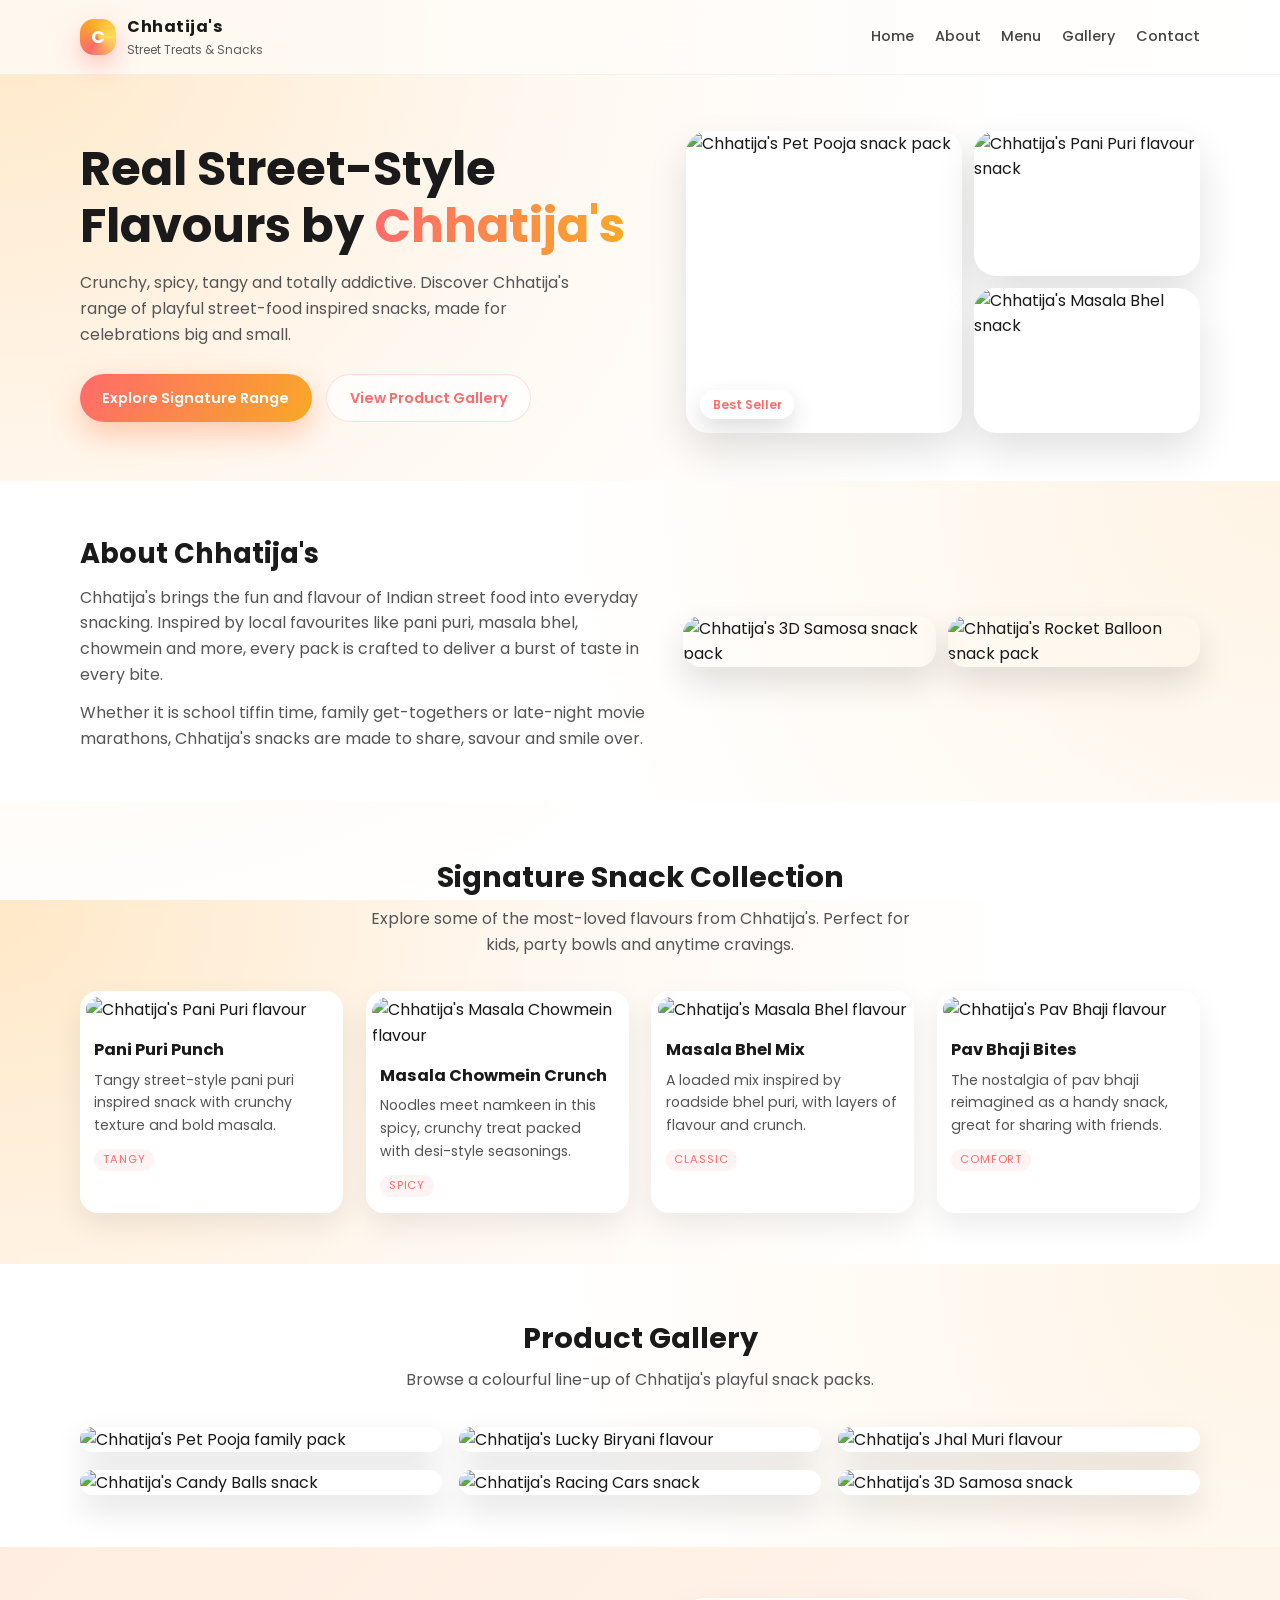
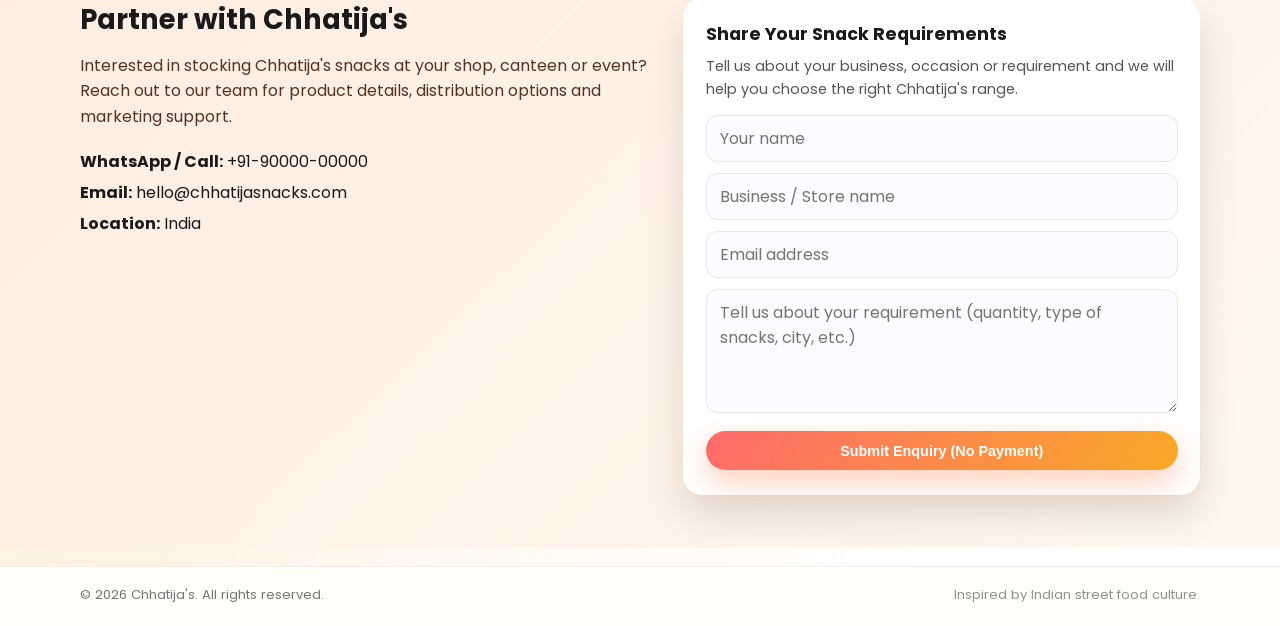
==== index.html @ 95f71f40 "Add files via upload" ====
<!DOCTYPE html>
<html lang="en">
  <head>
    <meta charset="UTF-8" />
    <meta name="viewport" content="width=device-width, initial-scale=1.0" />
    <title>Chhatija's Street Treats</title>
    <link rel="stylesheet" href="styles.css" />
    <link
      rel="preconnect"
      href="https://fonts.googleapis.com"
    />
    <link
      rel="preconnect"
      href="https://fonts.gstatic.com"
      crossorigin
    />
    <link
      href="https://fonts.googleapis.com/css2?family=Poppins:wght@300;400;500;600;700&display=swap"
      rel="stylesheet"
    />
  </head>
  <body>
    <header class="site-header">
      <div class="container header-inner">
        <div class="brand">
          <span class="brand-mark">C</span>
          <div class="brand-text">
            <span class="brand-name">Chhatija's</span>
            <span class="brand-tagline">Street Treats &amp; Snacks</span>
          </div>
        </div>
        <nav class="nav">
          <a href="#hero">Home</a>
          <a href="#about">About</a>
          <a href="#menu">Menu</a>
          <a href="#gallery">Gallery</a>
          <a href="#contact">Contact</a>
        </nav>
      </div>
    </header>

    <main>
      <!-- Hero -->
      <section id="hero" class="hero">
        <div class="container hero-inner">
          <div class="hero-content">
            <h1>Real Street-Style Flavours by <span>Chhatija's</span></h1>
            <p>
              Crunchy, spicy, tangy and totally addictive. Discover Chhatija's
              range of playful street-food inspired snacks, made for
              celebrations big and small.
            </p>
            <div class="hero-actions">
              <a href="#menu" class="btn primary">Explore Signature Range</a>
              <a href="#gallery" class="btn ghost">View Product Gallery</a>
            </div>
          </div>
          <div class="hero-visual">
            <div class="hero-card main">
              <img
                src="Photos/GAME_PET_POOJA_Rs.5.png"
                alt="Chhatija's Pet Pooja snack pack"
              />
              <div class="hero-label">
                <span>Best Seller</span>
              </div>
            </div>
            <div class="hero-card secondary">
              <img
                src="Photos/GAME_PANipuri_Rs.5A.png"
                alt="Chhatija's Pani Puri flavour snack"
              />
            </div>
            <div class="hero-card secondary bottom">
              <img
                src="Photos/GAME_MASALA_BHEL_Rs.5.png"
                alt="Chhatija's Masala Bhel snack"
              />
            </div>
          </div>
        </div>
      </section>

      <!-- About -->
      <section id="about" class="section section-light">
        <div class="container two-column">
          <div class="section-text">
            <h2>About Chhatija's</h2>
            <p>
              Chhatija's brings the fun and flavour of Indian street food into
              everyday snacking. Inspired by local favourites like pani puri,
              masala bhel, chowmein and more, every pack is crafted to deliver
              a burst of taste in every bite.
            </p>
            <p>
              Whether it is school tiffin time, family get-togethers or
              late-night movie marathons, Chhatija's snacks are made to share,
              savour and smile over.
            </p>
          </div>
          <div class="section-media">
            <div class="media-grid">
              <img
                src="Photos/GAME_SNACKS_3D_SAMOSA.png"
                alt="Chhatija's 3D Samosa snack pack"
              />
                <img
                  src="Photos/GAME_ROCKET_BALLOON_Rs.5.png"
                  alt="Chhatija's Rocket Balloon snack pack"
                />
            </div>
          </div>
        </div>
      </section>

      <!-- Menu / Product Highlights (no prices, no payment) -->
      <section id="menu" class="section">
        <div class="container">
          <div class="section-heading">
            <h2>Signature Snack Collection</h2>
            <p>
              Explore some of the most-loved flavours from Chhatija's. Perfect
              for kids, party bowls and anytime cravings.
            </p>
          </div>

          <div class="cards-grid">
            <article class="card">
              <div class="card-image">
                <img
                  src="Photos/GAME_PANipuri_Rs.5B.png"
                  alt="Chhatija's Pani Puri flavour"
                />
              </div>
              <div class="card-body">
                <h3>Pani Puri Punch</h3>
                <p>
                  Tangy street-style pani puri inspired snack with crunchy
                  texture and bold masala.
                </p>
                <span class="badge">Tangy</span>
              </div>
            </article>

            <article class="card">
              <div class="card-image">
                <img
                  src="Photos/GAME_MASALA_CHOWMEIN_Rs.5.png"
                  alt="Chhatija's Masala Chowmein flavour"
                />
              </div>
              <div class="card-body">
                <h3>Masala Chowmein Crunch</h3>
                <p>
                  Noodles meet namkeen in this spicy, crunchy treat packed with
                  desi-style seasonings.
                </p>
                <span class="badge">Spicy</span>
              </div>
            </article>

            <article class="card">
              <div class="card-image">
                <img
                  src="Photos/GAME_MASALA_BHEL_Rs.5.png"
                  alt="Chhatija's Masala Bhel flavour"
                />
              </div>
              <div class="card-body">
                <h3>Masala Bhel Mix</h3>
                <p>
                  A loaded mix inspired by roadside bhel puri, with layers of
                  flavour and crunch.
                </p>
                <span class="badge">Classic</span>
              </div>
            </article>

            <article class="card">
              <div class="card-image">
                <img
                  src="Photos/GAME_PAV_BHAJI_Rs.5.png"
                  alt="Chhatija's Pav Bhaji flavour"
                />
              </div>
              <div class="card-body">
                <h3>Pav Bhaji Bites</h3>
                <p>
                  The nostalgia of pav bhaji reimagined as a handy snack, great
                  for sharing with friends.
                </p>
                <span class="badge">Comfort</span>
              </div>
            </article>
          </div>
        </div>
      </section>

      <!-- Gallery -->
      <section id="gallery" class="section section-light">
        <div class="container">
          <div class="section-heading">
            <h2>Product Gallery</h2>
            <p>Browse a colourful line-up of Chhatija's playful snack packs.</p>
          </div>

          <div class="gallery-grid">
            <figure class="gallery-item">
              <img
                src="Photos/GAME_PET_POOJA_Rs.10.png"
                alt="Chhatija's Pet Pooja family pack"
              />
            </figure>
            <figure class="gallery-item">
              <img
                src="Photos/GAME_LUCKY_BIRYANI_Rs.5.png"
                alt="Chhatija's Lucky Biryani flavour"
              />
            </figure>
            <figure class="gallery-item">
              <img
                src="Photos/GAME_JHAL_MURI_Rs.5.png"
                alt="Chhatija's Jhal Muri flavour"
              />
            </figure>
            <figure class="gallery-item">
              <img
                src="Photos/GAME_CANDY_BALLS_Rs.2.png"
                alt="Chhatija's Candy Balls snack"
              />
            </figure>
            <figure class="gallery-item">
              <img
                src="Photos/GAME_RACING_CARS_Rs.5.png"
                alt="Chhatija's Racing Cars snack"
              />
            </figure>
            <figure class="gallery-item">
              <img
                src="Photos/GAME_SNACKS_3D_SAMOSA.png"
                alt="Chhatija's 3D Samosa snack"
              />
            </figure>
          </div>
        </div>
      </section>

      <!-- Contact / CTA (no payment) -->
      <section id="contact" class="section contact">
        <div class="container contact-inner">
          <div class="contact-text">
            <h2>Partner with Chhatija's</h2>
            <p>
              Interested in stocking Chhatija's snacks at your shop, canteen or
              event? Reach out to our team for product details, distribution
              options and marketing support.
            </p>
            <ul class="contact-list">
              <li><strong>WhatsApp / Call:</strong> +91-90000-00000</li>
              <li><strong>Email:</strong> hello@chhatijasnacks.com</li>
              <li><strong>Location:</strong> India</li>
            </ul>
          </div>
          <div class="contact-card">
            <h3>Share Your Snack Requirements</h3>
            <p>
              Tell us about your business, occasion or requirement and we will
              help you choose the right Chhatija's range.
            </p>
            <form class="contact-form" onsubmit="return false;">
              <div class="field-row">
                <input type="text" placeholder="Your name" required />
              </div>
              <div class="field-row">
                <input type="text" placeholder="Business / Store name" />
              </div>
              <div class="field-row">
                <input type="email" placeholder="Email address" required />
              </div>
              <div class="field-row">
                <textarea
                  rows="4"
                  placeholder="Tell us about your requirement (quantity, type of snacks, city, etc.)"
                ></textarea>
              </div>
              <button type="submit" class="btn primary full-width">
                Submit Enquiry (No Payment)
              </button>
            </form>
          </div>
        </div>
      </section>
    </main>

    <footer class="site-footer">
      <div class="container footer-inner">
        <span>&copy; <span id="year"></span> Chhatija's. All rights reserved.</span>
        <span class="footer-note">Inspired by Indian street food culture.</span>
      </div>
    </footer>

    <script>
      // Set current year in footer
      document.getElementById("year").textContent = new Date().getFullYear();
    </script>
  </body>
</html>
---- styles.css ----
*,
*::before,
*::after {
  box-sizing: border-box;
  margin: 0;
  padding: 0;
}

html,
body {
  height: 100%;
}

body {
  font-family: "Poppins", system-ui, -apple-system, BlinkMacSystemFont,
    "Segoe UI", sans-serif;
  background: radial-gradient(circle at top left, #ffe8c7 0, #fff8f1 35%, #fff 65%);
  color: #1a1a1a;
  line-height: 1.6;
}

img {
  max-width: 100%;
  display: block;
}

a {
  text-decoration: none;
  color: inherit;
}

.container {
  width: min(1120px, 100% - 3rem);
  margin: 0 auto;
}

.site-header {
  position: sticky;
  top: 0;
  z-index: 20;
  backdrop-filter: blur(18px);
  background: linear-gradient(
    90deg,
    rgba(255, 248, 241, 0.92),
    rgba(255, 255, 255, 0.9)
  );
  border-bottom: 1px solid rgba(0, 0, 0, 0.04);
}

.header-inner {
  display: flex;
  align-items: center;
  justify-content: space-between;
  padding: 0.9rem 0;
}

.brand {
  display: flex;
  align-items: center;
  gap: 0.7rem;
}

.brand-mark {
  width: 36px;
  height: 36px;
  border-radius: 14px;
  background: conic-gradient(
    from 210deg,
    #ff6b6b,
    #f9a826,
    #ffdd59,
    #ff6b6b
  );
  display: inline-flex;
  align-items: center;
  justify-content: center;
  color: #fff;
  font-weight: 700;
  font-size: 1.1rem;
  box-shadow: 0 10px 25px rgba(255, 107, 107, 0.35);
}

.brand-text {
  display: flex;
  flex-direction: column;
}

.brand-name {
  font-weight: 700;
  letter-spacing: 0.03em;
}

.brand-tagline {
  font-size: 0.75rem;
  opacity: 0.7;
}

.nav {
  display: flex;
  gap: 1.3rem;
  font-size: 0.9rem;
}

.nav a {
  position: relative;
  font-weight: 500;
  color: #444;
}

.nav a::after {
  content: "";
  position: absolute;
  left: 0;
  bottom: -0.3rem;
  width: 0;
  height: 2px;
  border-radius: 999px;
  background: linear-gradient(90deg, #ff6b6b, #f9a826);
  transition: width 0.2s ease-out;
}

.nav a:hover::after {
  width: 100%;
}

.hero {
  padding: 3.5rem 0 3rem;
}

.hero-inner {
  display: grid;
  grid-template-columns: minmax(0, 1.1fr) minmax(0, 1fr);
  gap: 2.5rem;
  align-items: center;
}

.hero-content h1 {
  font-size: clamp(2.1rem, 3vw + 1.5rem, 3rem);
  line-height: 1.18;
  margin-bottom: 1rem;
}

.hero-content h1 span {
  background: linear-gradient(90deg, #ff6b6b, #f9a826);
  -webkit-background-clip: text;
  background-clip: text;
  color: transparent;
}

.hero-content p {
  max-width: 32rem;
  color: #555;
}

.hero-actions {
  display: flex;
  flex-wrap: wrap;
  gap: 0.9rem;
  margin-top: 1.7rem;
}

.btn {
  display: inline-flex;
  align-items: center;
  justify-content: center;
  border-radius: 999px;
  padding: 0.7rem 1.4rem;
  font-size: 0.9rem;
  font-weight: 600;
  cursor: pointer;
  border: none;
  transition: transform 0.1s ease-out, box-shadow 0.1s ease-out,
    background 0.15s ease-out, color 0.15s ease-out;
}

.btn.primary {
  background: linear-gradient(120deg, #ff6b6b, #f9a826);
  color: #fff;
  box-shadow: 0 12px 30px rgba(255, 132, 83, 0.4);
}

.btn.primary:hover {
  transform: translateY(-1px);
  box-shadow: 0 16px 35px rgba(255, 132, 83, 0.5);
}

.btn.ghost {
  background: rgba(255, 255, 255, 0.7);
  color: #ff6b6b;
  border: 1px solid rgba(255, 107, 107, 0.2);
}

.btn.ghost:hover {
  background: #fff5ec;
}

.btn.full-width {
  width: 100%;
}

.hero-visual {
  position: relative;
  display: grid;
  grid-template-columns: 1.1fr 0.9fr;
  grid-template-rows: auto auto;
  gap: 0.75rem;
}

.hero-card {
  border-radius: 22px;
  overflow: hidden;
  background: #fff;
  box-shadow: 0 18px 40px rgba(0, 0, 0, 0.12);
  position: relative;
}

.hero-card img {
  width: 100%;
  height: 100%;
  object-fit: cover;
}

.hero-card.main {
  grid-row: 1 / span 2;
}

.hero-card.secondary {
  height: 145px;
}

.hero-card.secondary.bottom {
  align-self: end;
}

.hero-label {
  position: absolute;
  left: 14px;
  bottom: 14px;
  background: rgba(255, 255, 255, 0.92);
  padding: 0.3rem 0.8rem;
  border-radius: 999px;
  font-size: 0.75rem;
  font-weight: 600;
  color: #ff6b6b;
  box-shadow: 0 10px 25px rgba(0, 0, 0, 0.14);
}

.section {
  padding: 3.2rem 0;
}

.section-light {
  background: radial-gradient(circle at top right, #fff4e5 0, #ffffff 55%);
}

.two-column {
  display: grid;
  grid-template-columns: minmax(0, 1.05fr) minmax(0, 0.95fr);
  gap: 2rem;
  align-items: center;
}

.section-text h2 {
  font-size: 1.7rem;
  margin-bottom: 0.6rem;
}

.section-text p + p {
  margin-top: 0.8rem;
}

.section-text p {
  color: #555;
}

.section-media .media-grid {
  display: grid;
  grid-template-columns: repeat(2, minmax(0, 1fr));
  gap: 0.75rem;
}

.section-media img {
  border-radius: 18px;
  box-shadow: 0 16px 34px rgba(0, 0, 0, 0.12);
}

.section-heading {
  text-align: center;
  max-width: 34rem;
  margin: 0 auto 2.1rem;
}

.section-heading h2 {
  font-size: 1.8rem;
  margin-bottom: 0.4rem;
}

.section-heading p {
  color: #555;
}

.cards-grid {
  display: grid;
  grid-template-columns: repeat(4, minmax(0, 1fr));
  gap: 1.4rem;
}

.card {
  background: #ffffff;
  border-radius: 18px;
  overflow: hidden;
  box-shadow: 0 12px 30px rgba(0, 0, 0, 0.08);
  display: flex;
  flex-direction: column;
  transition: transform 0.12s ease-out, box-shadow 0.12s ease-out;
}

.card:hover {
  transform: translateY(-4px);
  box-shadow: 0 18px 36px rgba(0, 0, 0, 0.12);
}

.card-image {
  position: relative;
  padding: 0.4rem 0.4rem 0;
}

.card-image img {
  border-radius: 16px;
}

.card-body {
  padding: 0.9rem 0.9rem 1rem;
}

.card-body h3 {
  font-size: 1.02rem;
  margin-bottom: 0.35rem;
}

.card-body p {
  font-size: 0.88rem;
  color: #555;
  margin-bottom: 0.55rem;
}

.badge {
  display: inline-flex;
  align-items: center;
  padding: 0.12rem 0.55rem;
  border-radius: 999px;
  font-size: 0.7rem;
  text-transform: uppercase;
  letter-spacing: 0.08em;
  background: rgba(255, 107, 107, 0.08);
  color: #ff6b6b;
}

.gallery-grid {
  display: grid;
  grid-template-columns: repeat(3, minmax(0, 1fr));
  gap: 1.1rem;
}

.gallery-item {
  border-radius: 18px;
  overflow: hidden;
  background: #fff;
  box-shadow: 0 14px 32px rgba(0, 0, 0, 0.12);
}

.gallery-item img {
  width: 100%;
  height: 100%;
  object-fit: cover;
}

.contact {
  background: linear-gradient(135deg, #ffede1, #fff7ee);
}

.contact-inner {
  display: grid;
  grid-template-columns: minmax(0, 1.1fr) minmax(0, 1fr);
  gap: 2.2rem;
  align-items: flex-start;
}

.contact-text h2 {
  font-size: 1.7rem;
  margin-bottom: 0.7rem;
}

.contact-text p {
  color: #543321;
}

.contact-list {
  list-style: none;
  margin-top: 1.2rem;
}

.contact-list li + li {
  margin-top: 0.35rem;
}

.contact-card {
  background: #ffffff;
  border-radius: 20px;
  padding: 1.4rem 1.4rem 1.6rem;
  box-shadow: 0 20px 40px rgba(0, 0, 0, 0.12);
}

.contact-card h3 {
  font-size: 1.1rem;
  margin-bottom: 0.4rem;
}

.contact-card p {
  font-size: 0.9rem;
  color: #555;
  margin-bottom: 0.9rem;
}

.contact-form {
  display: flex;
  flex-direction: column;
  gap: 0.7rem;
}

.field-row input,
.field-row textarea {
  width: 100%;
  border-radius: 12px;
  border: 1px solid rgba(0, 0, 0, 0.08);
  padding: 0.6rem 0.85rem;
  font: inherit;
  resize: vertical;
  outline: none;
  transition: border-color 0.12s ease-out, box-shadow 0.12s ease-out,
    background-color 0.12s ease-out;
  background-color: #fcfbff;
}

.field-row input:focus,
.field-row textarea:focus {
  border-color: #ff8b65;
  box-shadow: 0 0 0 1px rgba(255, 139, 101, 0.3);
  background-color: #fff;
}

.site-footer {
  border-top: 1px solid rgba(0, 0, 0, 0.06);
  background: #fffdf9;
  padding: 1.1rem 0 1.3rem;
  margin-top: 1.2rem;
}

.footer-inner {
  display: flex;
  align-items: center;
  justify-content: space-between;
  gap: 0.75rem;
  font-size: 0.82rem;
  color: #777;
}

.footer-note {
  opacity: 0.8;
}

@media (max-width: 900px) {
  .header-inner {
    padding: 0.7rem 0;
  }

  .nav {
    display: none;
  }

  .hero-inner {
    grid-template-columns: minmax(0, 1fr);
  }

  .hero-visual {
    max-width: 360px;
    margin: 1.4rem auto 0;
  }

  .two-column,
  .contact-inner {
    grid-template-columns: minmax(0, 1fr);
  }

  .contact-card {
    order: -1;
  }

  .cards-grid {
    grid-template-columns: repeat(2, minmax(0, 1fr));
  }

  .gallery-grid {
    grid-template-columns: repeat(2, minmax(0, 1fr));
  }
}

@media (max-width: 640px) {
  .container {
    width: min(100% - 2.2rem, 640px);
  }

  .hero {
    padding-top: 2.4rem;
  }

  .cards-grid {
    grid-template-columns: minmax(0, 1fr);
  }

  .gallery-grid {
    grid-template-columns: minmax(0, 1fr);
  }

  .footer-inner {
    flex-direction: column;
    align-items: flex-start;
  }
}
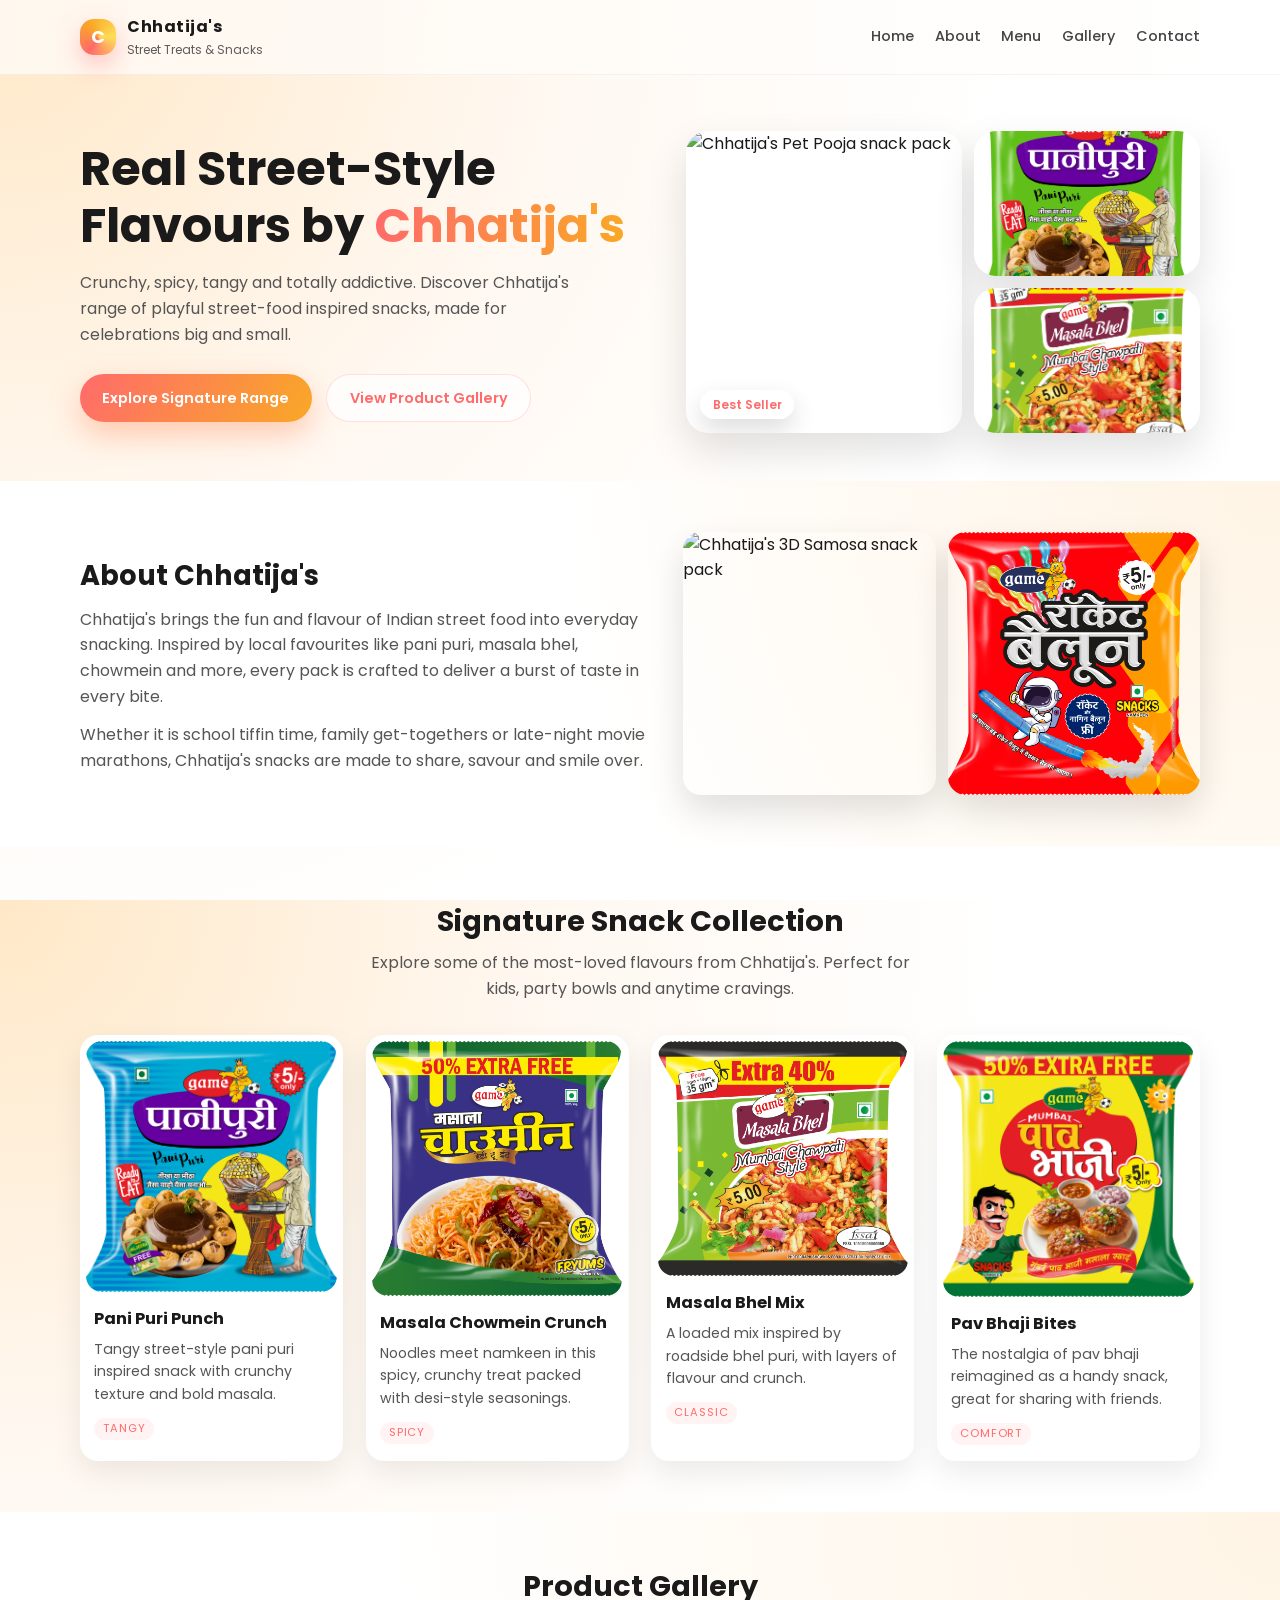
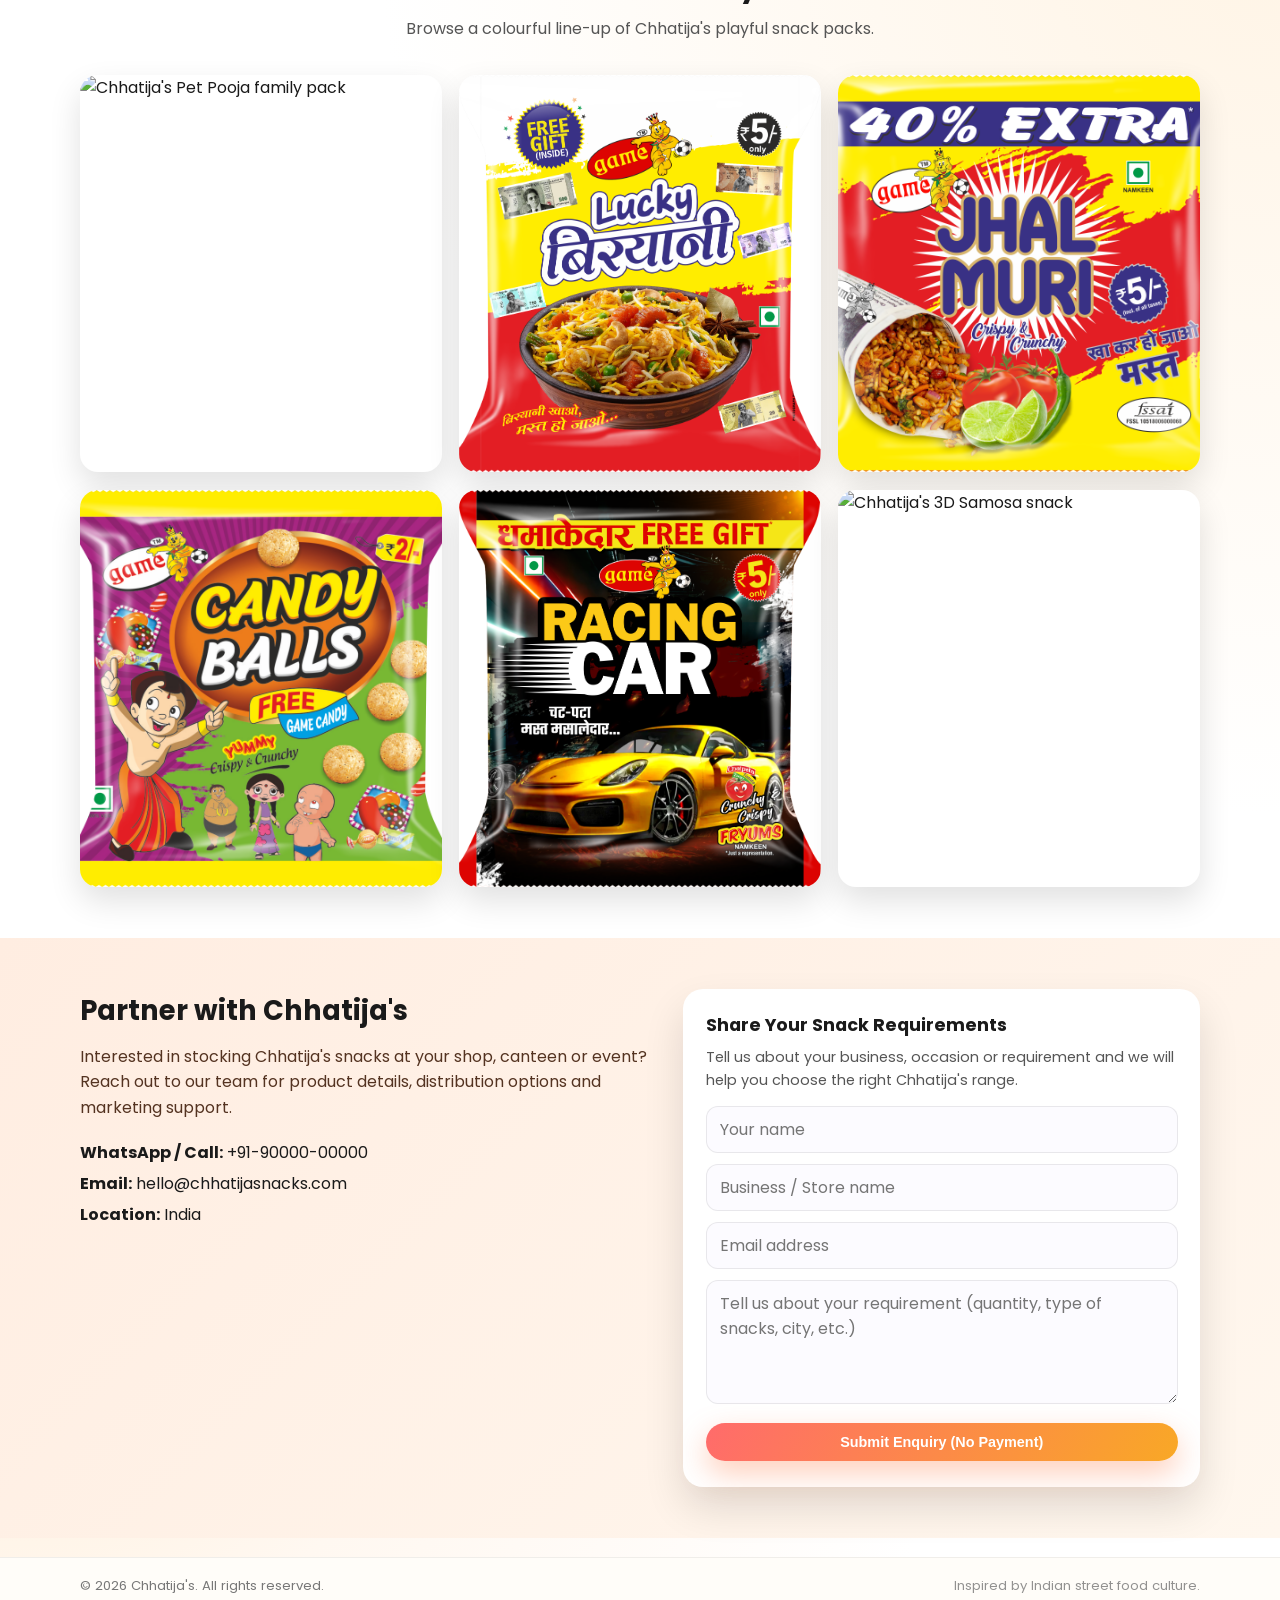
==== commit e93eb96f: "Add files via upload" ====
--- a/index.html
+++ b/index.html
@@ -58,7 +58,7 @@
           <div class="hero-visual">
             <div class="hero-card main">
               <img
-                src="Photos/GAME_PET_POOJA_Rs.5.png"
+                src="GAME_PET_POOJA_Rs.5.png"
                 alt="Chhatija's Pet Pooja snack pack"
               />
               <div class="hero-label">
@@ -67,13 +67,13 @@
             </div>
             <div class="hero-card secondary">
               <img
-                src="Photos/GAME_PANipuri_Rs.5A.png"
+                src="GAME_PANipuri_Rs.5A.png"
                 alt="Chhatija's Pani Puri flavour snack"
               />
             </div>
             <div class="hero-card secondary bottom">
               <img
-                src="Photos/GAME_MASALA_BHEL_Rs.5.png"
+                src="GAME_MASALA_BHEL_Rs.5.png"
                 alt="Chhatija's Masala Bhel snack"
               />
             </div>
@@ -101,11 +101,11 @@
           <div class="section-media">
             <div class="media-grid">
               <img
-                src="Photos/GAME_SNACKS_3D_SAMOSA.png"
+                src="GAME_SNACKS_3D_SAMOSA.png"
                 alt="Chhatija's 3D Samosa snack pack"
               />
                 <img
-                  src="Photos/GAME_ROCKET_BALLOON_Rs.5.png"
+                  src="GAME_ROCKET_BALLOON_Rs.5.png"
                   alt="Chhatija's Rocket Balloon snack pack"
                 />
             </div>
@@ -128,7 +128,7 @@
             <article class="card">
               <div class="card-image">
                 <img
-                  src="Photos/GAME_PANipuri_Rs.5B.png"
+                  src=" GAME_PANipuri_Rs.5B.png"
                   alt="Chhatija's Pani Puri flavour"
                 />
               </div>
@@ -145,7 +145,7 @@
             <article class="card">
               <div class="card-image">
                 <img
-                  src="Photos/GAME_MASALA_CHOWMEIN_Rs.5.png"
+                  src="GAME_MASALA_CHOWMEIN_Rs.5.png"
                   alt="Chhatija's Masala Chowmein flavour"
                 />
               </div>
@@ -162,7 +162,7 @@
             <article class="card">
               <div class="card-image">
                 <img
-                  src="Photos/GAME_MASALA_BHEL_Rs.5.png"
+                  src="GAME_MASALA_BHEL_Rs.5.png"
                   alt="Chhatija's Masala Bhel flavour"
                 />
               </div>
@@ -179,7 +179,7 @@
             <article class="card">
               <div class="card-image">
                 <img
-                  src="Photos/GAME_PAV_BHAJI_Rs.5.png"
+                  src="GAME_PAV_BHAJI_Rs.5.png"
                   alt="Chhatija's Pav Bhaji flavour"
                 />
               </div>
@@ -207,37 +207,37 @@
           <div class="gallery-grid">
             <figure class="gallery-item">
               <img
-                src="Photos/GAME_PET_POOJA_Rs.10.png"
+                src="GAME_PET_POOJA_Rs.10.png"
                 alt="Chhatija's Pet Pooja family pack"
               />
             </figure>
             <figure class="gallery-item">
               <img
-                src="Photos/GAME_LUCKY_BIRYANI_Rs.5.png"
+                src="GAME_LUCKY_BIRYANI_Rs.5.png"
                 alt="Chhatija's Lucky Biryani flavour"
               />
             </figure>
             <figure class="gallery-item">
               <img
-                src="Photos/GAME_JHAL_MURI_Rs.5.png"
+                src="GAME_JHAL_MURI_Rs.5.png"
                 alt="Chhatija's Jhal Muri flavour"
               />
             </figure>
             <figure class="gallery-item">
               <img
-                src="Photos/GAME_CANDY_BALLS_Rs.2.png"
+                src="GAME_CANDY_BALLS_Rs.2.png"
                 alt="Chhatija's Candy Balls snack"
               />
             </figure>
             <figure class="gallery-item">
               <img
-                src="Photos/GAME_RACING_CARS_Rs.5.png"
+                src="GAME_RACING_CARS_Rs.5.png"
                 alt="Chhatija's Racing Cars snack"
               />
             </figure>
             <figure class="gallery-item">
               <img
-                src="Photos/GAME_SNACKS_3D_SAMOSA.png"
+                src="GAME_SNACKS_3D_SAMOSA.png"
                 alt="Chhatija's 3D Samosa snack"
               />
             </figure>
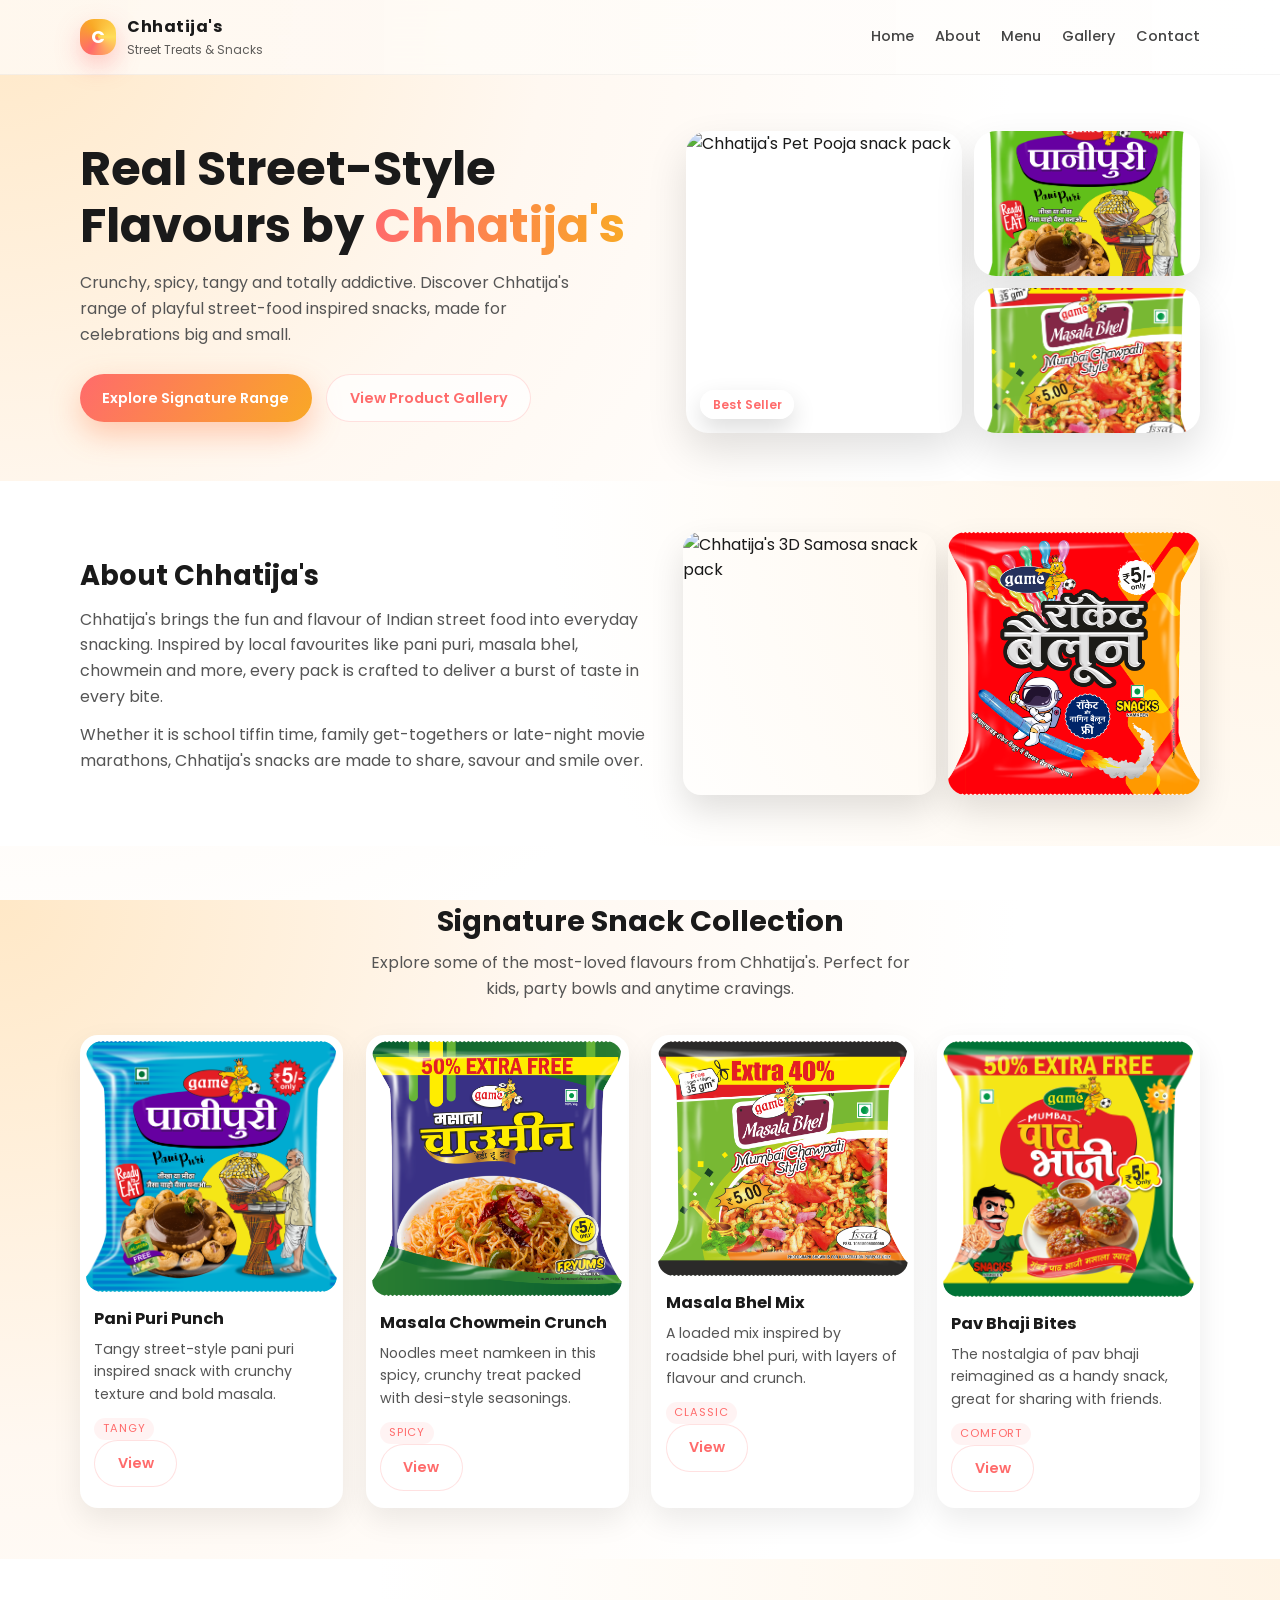
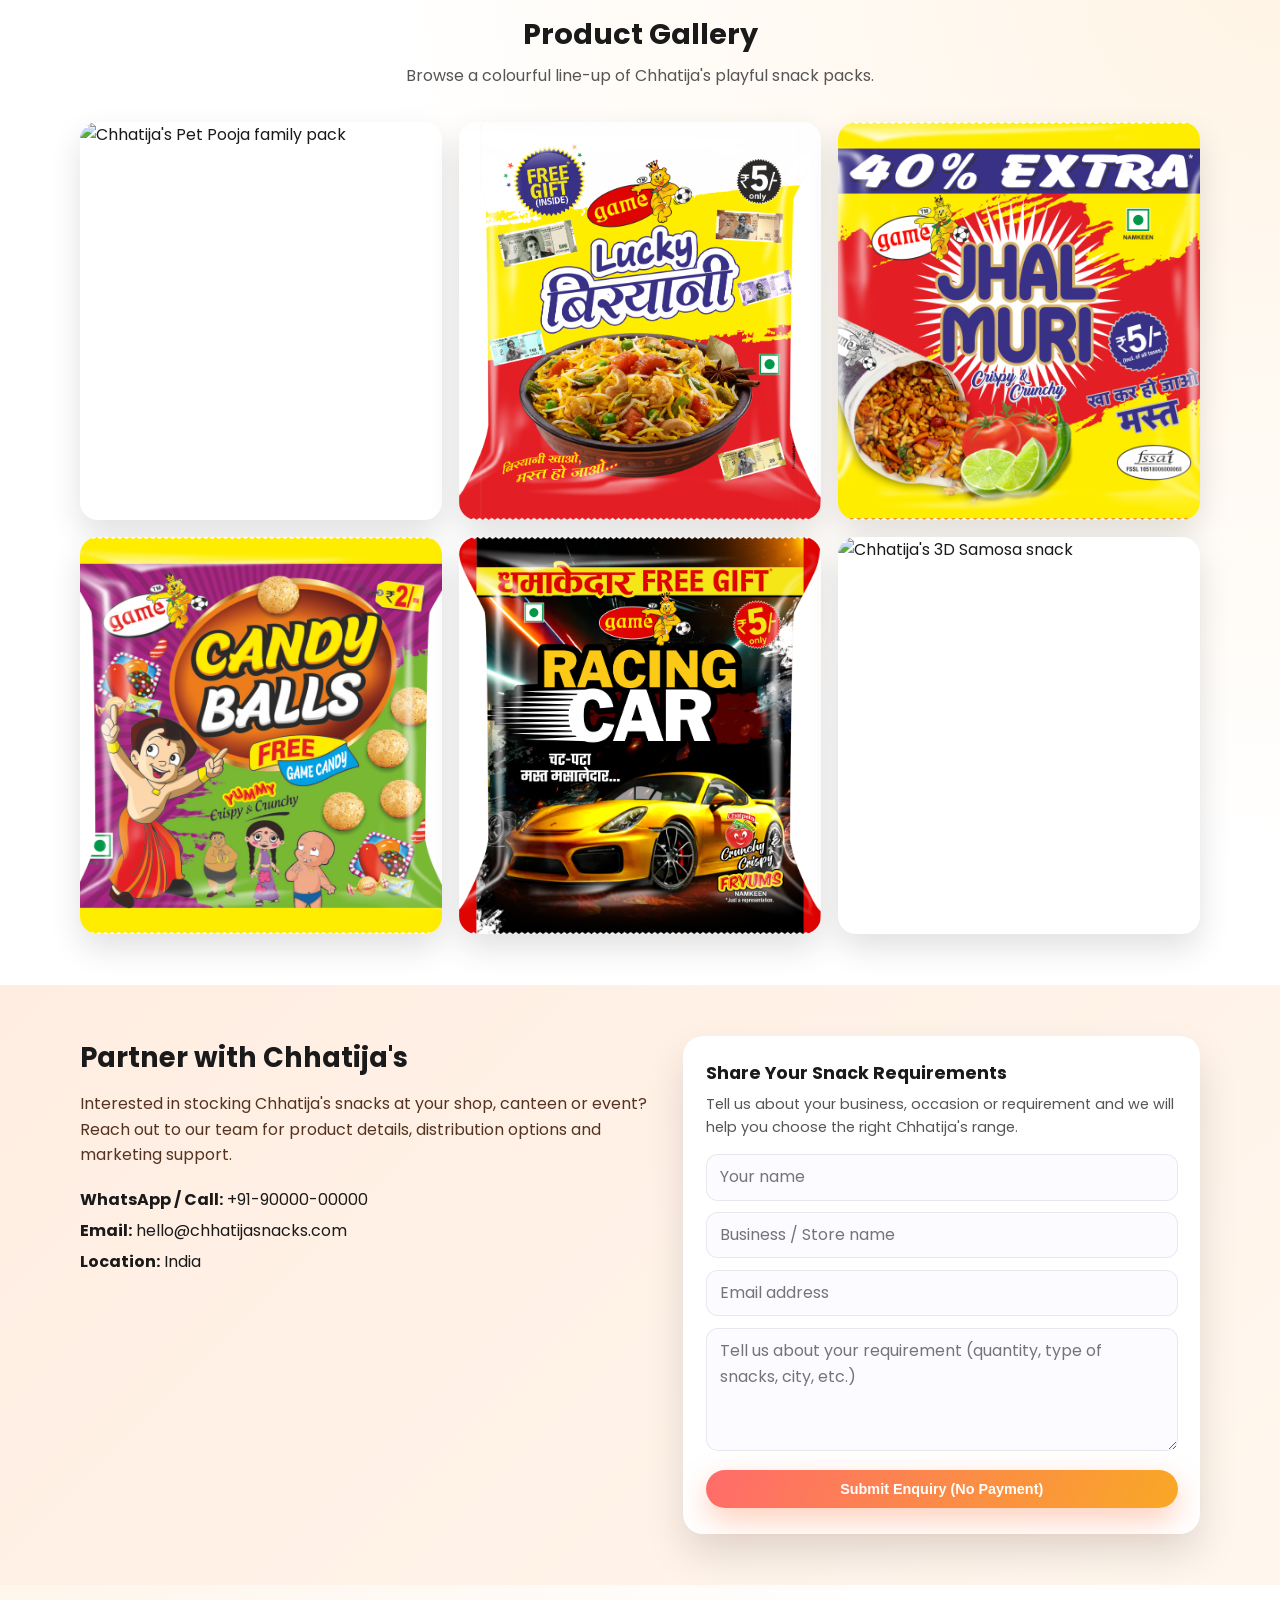
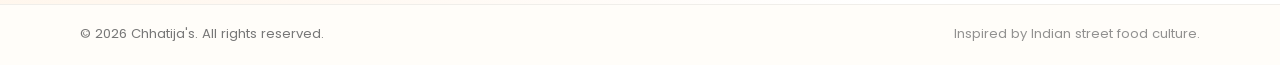
==== commit dcdb3179: "Add files via upload" ====
--- a/index.html
+++ b/index.html
@@ -128,7 +128,7 @@
             <article class="card">
               <div class="card-image">
                 <img
-                  src=" GAME_PANipuri_Rs.5B.png"
+                  src="GAME_PANipuri_Rs.5B.png"
                   alt="Chhatija's Pani Puri flavour"
                 />
               </div>
@@ -139,6 +139,9 @@
                   texture and bold masala.
                 </p>
                 <span class="badge">Tangy</span>
+                  <div class="card-actions">
+                    <a class="btn ghost" href="snack.html?type=pani-puri">View</a>
+                  </div>
               </div>
             </article>
 
@@ -156,6 +159,9 @@
                   desi-style seasonings.
                 </p>
                 <span class="badge">Spicy</span>
+                <div class="card-actions">
+                  <a class="btn ghost" href="snack.html?type=masala-chowmein">View</a>
+                </div>
               </div>
             </article>
 
@@ -173,6 +179,9 @@
                   flavour and crunch.
                 </p>
                 <span class="badge">Classic</span>
+                <div class="card-actions">
+                  <a class="btn ghost" href="snack.html?type=masala-bhel">View</a>
+                </div>
               </div>
             </article>
 
@@ -190,6 +199,9 @@
                   for sharing with friends.
                 </p>
                 <span class="badge">Comfort</span>
+                <div class="card-actions">
+                  <a class="btn ghost" href="snack.html?type=pav-bhaji">View</a>
+                </div>
               </div>
             </article>
           </div>
@@ -206,7 +218,7 @@
 
           <div class="gallery-grid">
             <figure class="gallery-item">
-              <img
+                <img
                 src="GAME_PET_POOJA_Rs.10.png"
                 alt="Chhatija's Pet Pooja family pack"
               />
--- a/styles.css
+++ b/styles.css
@@ -375,6 +375,56 @@
   object-fit: cover;
 }
 
+/* Snack detail thumbnails */
+.thumb-row {
+  display: flex;
+  gap: 0.5rem;
+  margin-top: 0.6rem;
+  flex-wrap: wrap;
+}
+.thumb {
+  border: none;
+  padding: 0;
+  background: transparent;
+  cursor: pointer;
+  border-radius: 8px;
+  overflow: hidden;
+  width: 64px;
+  height: 48px;
+}
+.thumb img {
+  width: 100%;
+  height: 100%;
+  object-fit: cover;
+  display: block;
+}
+
+/* Lightbox / modal for viewing images */
+.lightbox {
+  position: fixed;
+  inset: 0;
+  display: none;
+  align-items: center;
+  justify-content: center;
+  background: rgba(0,0,0,0.65);
+  z-index: 1200;
+  padding: 1.2rem;
+}
+.lightbox.open {
+  display: flex;
+}
+.lightbox img {
+  max-width: 100%;
+  max-height: 100%;
+  box-shadow: 0 20px 60px rgba(0,0,0,0.6);
+  border-radius: 12px;
+}
+.lightbox .caption {
+  color: #fff;
+  margin-top: 0.6rem;
+  text-align: center;
+}
+
 .contact {
   background: linear-gradient(135deg, #ffede1, #fff7ee);
 }
